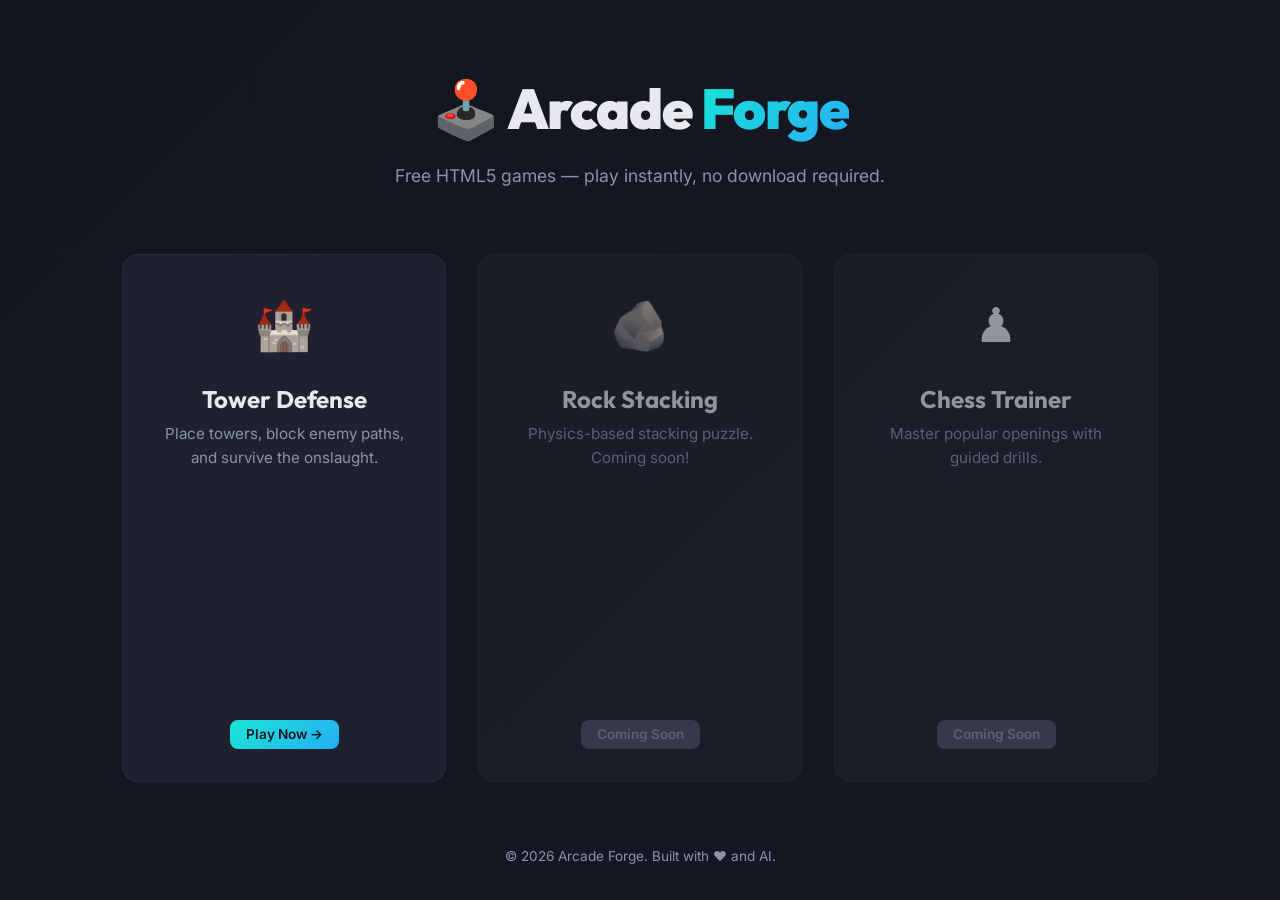
==== index.html @ 0425f5fd "feat: full boilerplate + tower defense MVP – landing page, CSS design system, grid, pathfinding, tow" ====
<!DOCTYPE html>
<html lang="en">
<head>
    <meta charset="UTF-8">
    <meta name="viewport" content="width=device-width, initial-scale=1.0">

    <!-- SEO: Descriptive title so search engines know what this site is about -->
    <title>Arcade Forge — Free HTML5 Browser Games</title>
    <meta name="description" content="Play free tower defense, puzzle, and strategy games right in your browser. No downloads, no fees — just fun.">

    <!-- Typography: Inter from Google Fonts for a clean, modern feel -->
    <link rel="preconnect" href="https://fonts.googleapis.com">
    <link rel="preconnect" href="https://fonts.gstatic.com" crossorigin>
    <link href="https://fonts.googleapis.com/css2?family=Inter:wght@400;600;800&family=Outfit:wght@700;900&display=swap" rel="stylesheet">

    <!-- Global stylesheet -->
    <link rel="stylesheet" href="styles/main.css">
</head>
<body>

    <!-- ========== HEADER ========== -->
    <header class="site-header">
        <div class="header-inner">
            <h1 class="logo">🕹️ Arcade <span class="logo-accent">Forge</span></h1>
            <p class="tagline">Free HTML5 games — play instantly, no download required.</p>
        </div>
    </header>

    <!-- ========== MAIN: Game Cards Grid ========== -->
    <main class="game-grid" id="game-grid">

        <!-- Game Card: Tower Defense -->
        <a href="games/td/index.html" class="game-card" id="card-tower-defense">
            <div class="card-icon">🏰</div>
            <h2 class="card-title">Tower Defense</h2>
            <p class="card-desc">Place towers, block enemy paths, and survive the onslaught.</p>
            <span class="card-badge">Play Now →</span>
        </a>

        <!-- Game Card: Placeholder for future Game 2 -->
        <div class="game-card game-card--locked" id="card-rock-stacking">
            <div class="card-icon">🪨</div>
            <h2 class="card-title">Rock Stacking</h2>
            <p class="card-desc">Physics-based stacking puzzle. Coming soon!</p>
            <span class="card-badge card-badge--locked">Coming Soon</span>
        </div>

        <!-- Game Card: Placeholder for future Game 3 -->
        <div class="game-card game-card--locked" id="card-chess-trainer">
            <div class="card-icon">♟️</div>
            <h2 class="card-title">Chess Trainer</h2>
            <p class="card-desc">Master popular openings with guided drills.</p>
            <span class="card-badge card-badge--locked">Coming Soon</span>
        </div>

    </main>

    <!-- ========== FOOTER ========== -->
    <footer class="site-footer">
        <p>&copy; 2026 Arcade Forge. Built with ❤️ and AI.</p>
    </footer>

</body>
</html>
---- styles/main.css ----
/* ==========================================================================
   ARCADE FORGE — Global Design System
   
   WHY a design system?  
   Instead of picking random colours per page, we define all our visual 
   "tokens" (colours, spacing, fonts) in one place. Every page then references 
   these tokens, guaranteeing a consistent look across the entire site.
   ========================================================================== */

/* ---------- CSS Custom Properties (Design Tokens) ---------- */
:root {
    /* Background: deep dark blue-grey for a premium "dark mode" feel */
    --bg-primary:    hsl(228, 25%, 10%);
    --bg-card:       hsl(228, 20%, 15%);
    --bg-card-hover: hsl(228, 20%, 20%);

    /* Text: off-white for readability against dark backgrounds */
    --text-primary:  hsl(220, 20%, 92%);
    --text-muted:    hsl(220, 15%, 60%);

    /* Accent: vibrant teal-cyan gradient for CTAs and highlights */
    --accent-start:  hsl(175, 80%, 50%);
    --accent-end:    hsl(200, 90%, 55%);
    --accent-glow:   hsla(185, 80%, 55%, 0.35);

    /* Locked / disabled state */
    --locked-badge:  hsl(228, 15%, 35%);

    /* Spacing scale (based on 8px grid) */
    --space-xs:  0.25rem;  /*  4px */
    --space-sm:  0.5rem;   /*  8px */
    --space-md:  1rem;     /* 16px */
    --space-lg:  2rem;     /* 32px */
    --space-xl:  4rem;     /* 64px */

    /* Typography */
    --font-body:    'Inter', system-ui, sans-serif;
    --font-display: 'Outfit', 'Inter', sans-serif;

    /* Border radius for that modern rounded-card look */
    --radius-sm: 8px;
    --radius-md: 16px;
    --radius-lg: 24px;

    /* Smooth transition timing */
    --ease-out: cubic-bezier(0.22, 1, 0.36, 1);
}


/* ---------- Reset & Base ---------- */
*,
*::before,
*::after {
    margin: 0;
    padding: 0;
    box-sizing: border-box;
}

html {
    /* WHY 100%? So rem values map cleanly to 16px base on all browsers */
    font-size: 100%;
    scroll-behavior: smooth;
}

body {
    font-family: var(--font-body);
    color: var(--text-primary);
    background: var(--bg-primary);
    line-height: 1.6;
    min-height: 100vh;
    display: flex;
    flex-direction: column;

    /* Subtle animated gradient background for visual depth */
    background: linear-gradient(
        135deg,
        var(--bg-primary) 0%,
        hsl(240, 20%, 12%) 50%,
        var(--bg-primary) 100%
    );
    background-size: 400% 400%;
    animation: bgShift 15s ease infinite;
}

/* WHY animate the background? A gently shifting gradient makes the page
   feel alive and premium without distracting from the content. */
@keyframes bgShift {
    0%   { background-position: 0% 50%; }
    50%  { background-position: 100% 50%; }
    100% { background-position: 0% 50%; }
}


/* ---------- Header ---------- */
.site-header {
    text-align: center;
    padding: var(--space-xl) var(--space-lg) var(--space-lg);
}

.header-inner {
    max-width: 700px;
    margin: 0 auto;
}

.logo {
    font-family: var(--font-display);
    font-weight: 900;
    font-size: clamp(2rem, 5vw, 3.5rem); /* Fluid sizing: grows with viewport */
    letter-spacing: -0.02em;
}

.logo-accent {
    /* Gradient text for the logo highlight word */
    background: linear-gradient(135deg, var(--accent-start), var(--accent-end));
    -webkit-background-clip: text;
    background-clip: text;
    -webkit-text-fill-color: transparent;
}

.tagline {
    color: var(--text-muted);
    font-size: 1.1rem;
    margin-top: var(--space-sm);
}


/* ---------- Game Grid ---------- */
.game-grid {
    display: grid;
    /* WHY minmax? The cards auto-fill the row, wrapping to the next line
       on smaller screens. No media queries needed for basic responsiveness. */
    grid-template-columns: repeat(auto-fill, minmax(280px, 1fr));
    gap: var(--space-lg);
    padding: var(--space-lg);
    max-width: 1100px;
    margin: 0 auto;
    flex: 1; /* Push footer to the bottom */
}


/* ---------- Game Card ---------- */
.game-card {
    background: var(--bg-card);
    border-radius: var(--radius-md);
    padding: var(--space-lg);
    text-decoration: none;
    color: var(--text-primary);
    display: flex;
    flex-direction: column;
    align-items: center;
    text-align: center;
    position: relative;
    overflow: hidden;
    transition:
        transform 0.4s var(--ease-out),
        box-shadow 0.4s var(--ease-out),
        background 0.3s var(--ease-out);

    /* Glassmorphism: subtle frosted-glass border */
    border: 1px solid hsla(220, 20%, 40%, 0.15);
}

/* WHY transform + box-shadow on hover? This "lift" effect makes
   the card feel physically interactive — like pressing a button. */
.game-card:hover {
    transform: translateY(-6px) scale(1.02);
    background: var(--bg-card-hover);
    box-shadow:
        0 12px 40px -8px var(--accent-glow),
        0 4px 16px -4px hsla(0, 0%, 0%, 0.4);
}

.game-card--locked {
    /* Locked cards don't respond to hover with the lift effect */
    cursor: default;
    opacity: 0.6;
}
.game-card--locked:hover {
    transform: none;
    box-shadow: none;
    background: var(--bg-card);
}

.card-icon {
    font-size: 3rem;
    margin-bottom: var(--space-md);
    /* Gentle float animation to add life */
    animation: float 3s ease-in-out infinite;
}

@keyframes float {
    0%, 100% { transform: translateY(0); }
    50%      { transform: translateY(-8px); }
}

.card-title {
    font-family: var(--font-display);
    font-weight: 700;
    font-size: 1.5rem;
    margin-bottom: var(--space-xs);
}

.card-desc {
    color: var(--text-muted);
    font-size: 0.95rem;
    margin-bottom: var(--space-md);
    flex: 1;
}

.card-badge {
    display: inline-block;
    padding: var(--space-xs) var(--space-md);
    border-radius: var(--radius-sm);
    font-weight: 600;
    font-size: 0.85rem;
    background: linear-gradient(135deg, var(--accent-start), var(--accent-end));
    color: var(--bg-primary);
    transition: box-shadow 0.3s var(--ease-out);
}

.game-card:hover .card-badge {
    box-shadow: 0 0 20px var(--accent-glow);
}

.card-badge--locked {
    background: var(--locked-badge);
    color: var(--text-muted);
}


/* ---------- Footer ---------- */
.site-footer {
    text-align: center;
    padding: var(--space-lg);
    color: var(--text-muted);
    font-size: 0.85rem;
}


/* ---------- Responsive Tweaks ---------- */
@media (max-width: 600px) {
    .site-header {
        padding: var(--space-lg) var(--space-md) var(--space-md);
    }
    .game-grid {
        padding: var(--space-md);
        gap: var(--space-md);
    }
}
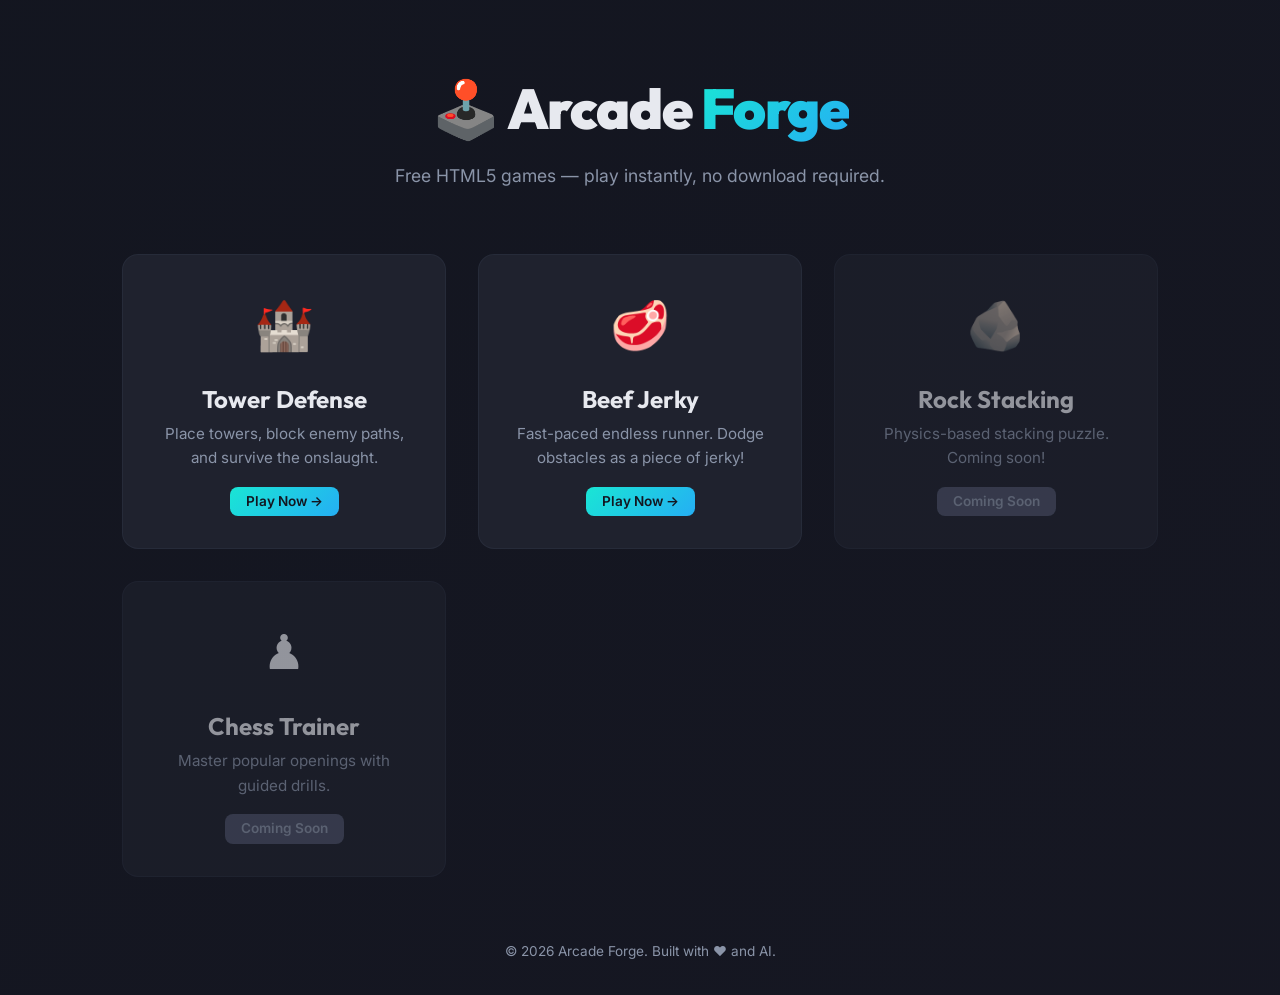
==== commit 1efb1de0: "another setting edit" ====
--- a/index.html
+++ b/index.html
@@ -37,6 +37,14 @@
             <span class="card-badge">Play Now →</span>
         </a>
 
+        <!-- Game Card: Beef Jerky -->
+        <a href="games/beef_jerky/index.html" class="game-card" id="card-beef-jerky">
+            <div class="card-icon">🥩</div>
+            <h2 class="card-title">Beef Jerky</h2>
+            <p class="card-desc">Fast-paced endless runner. Dodge obstacles as a piece of jerky!</p>
+            <span class="card-badge">Play Now →</span>
+        </a>
+
         <!-- Game Card: Placeholder for future Game 2 -->
         <div class="game-card game-card--locked" id="card-rock-stacking">
             <div class="card-icon">🪨</div>
